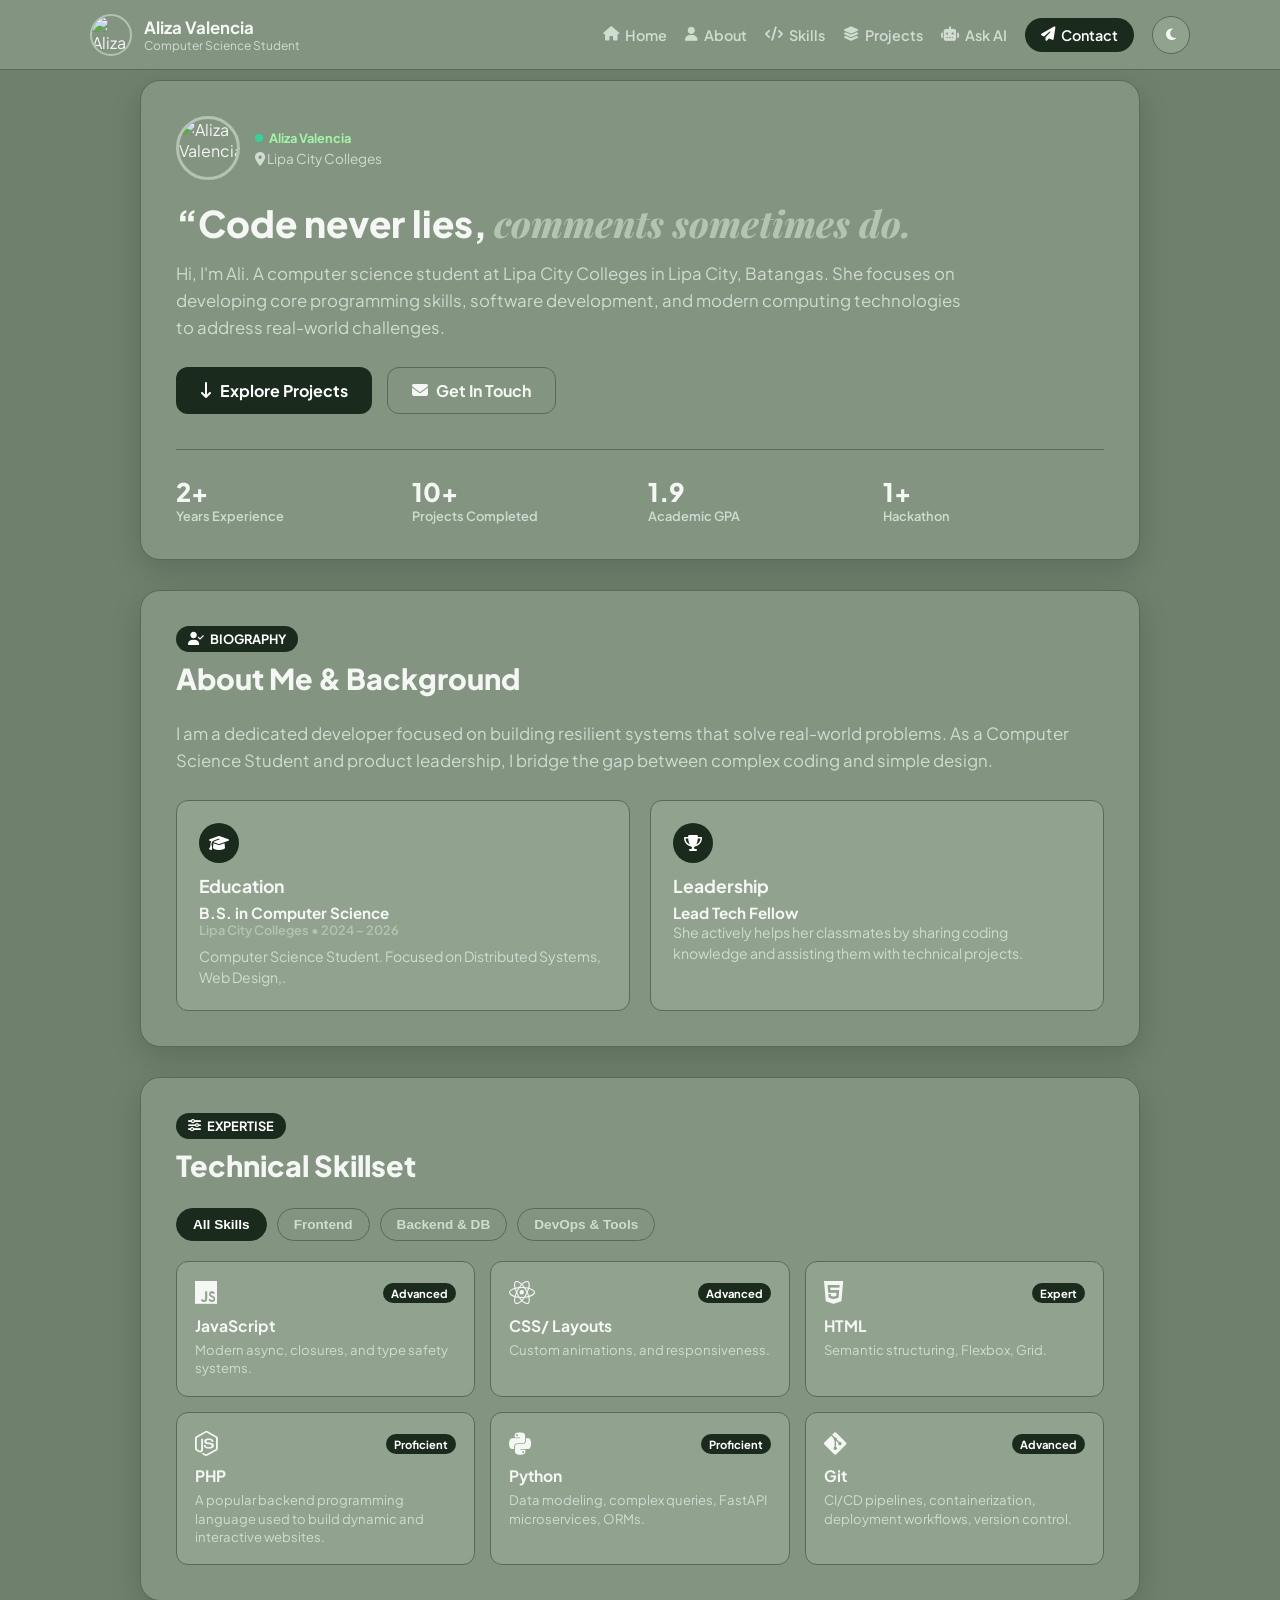
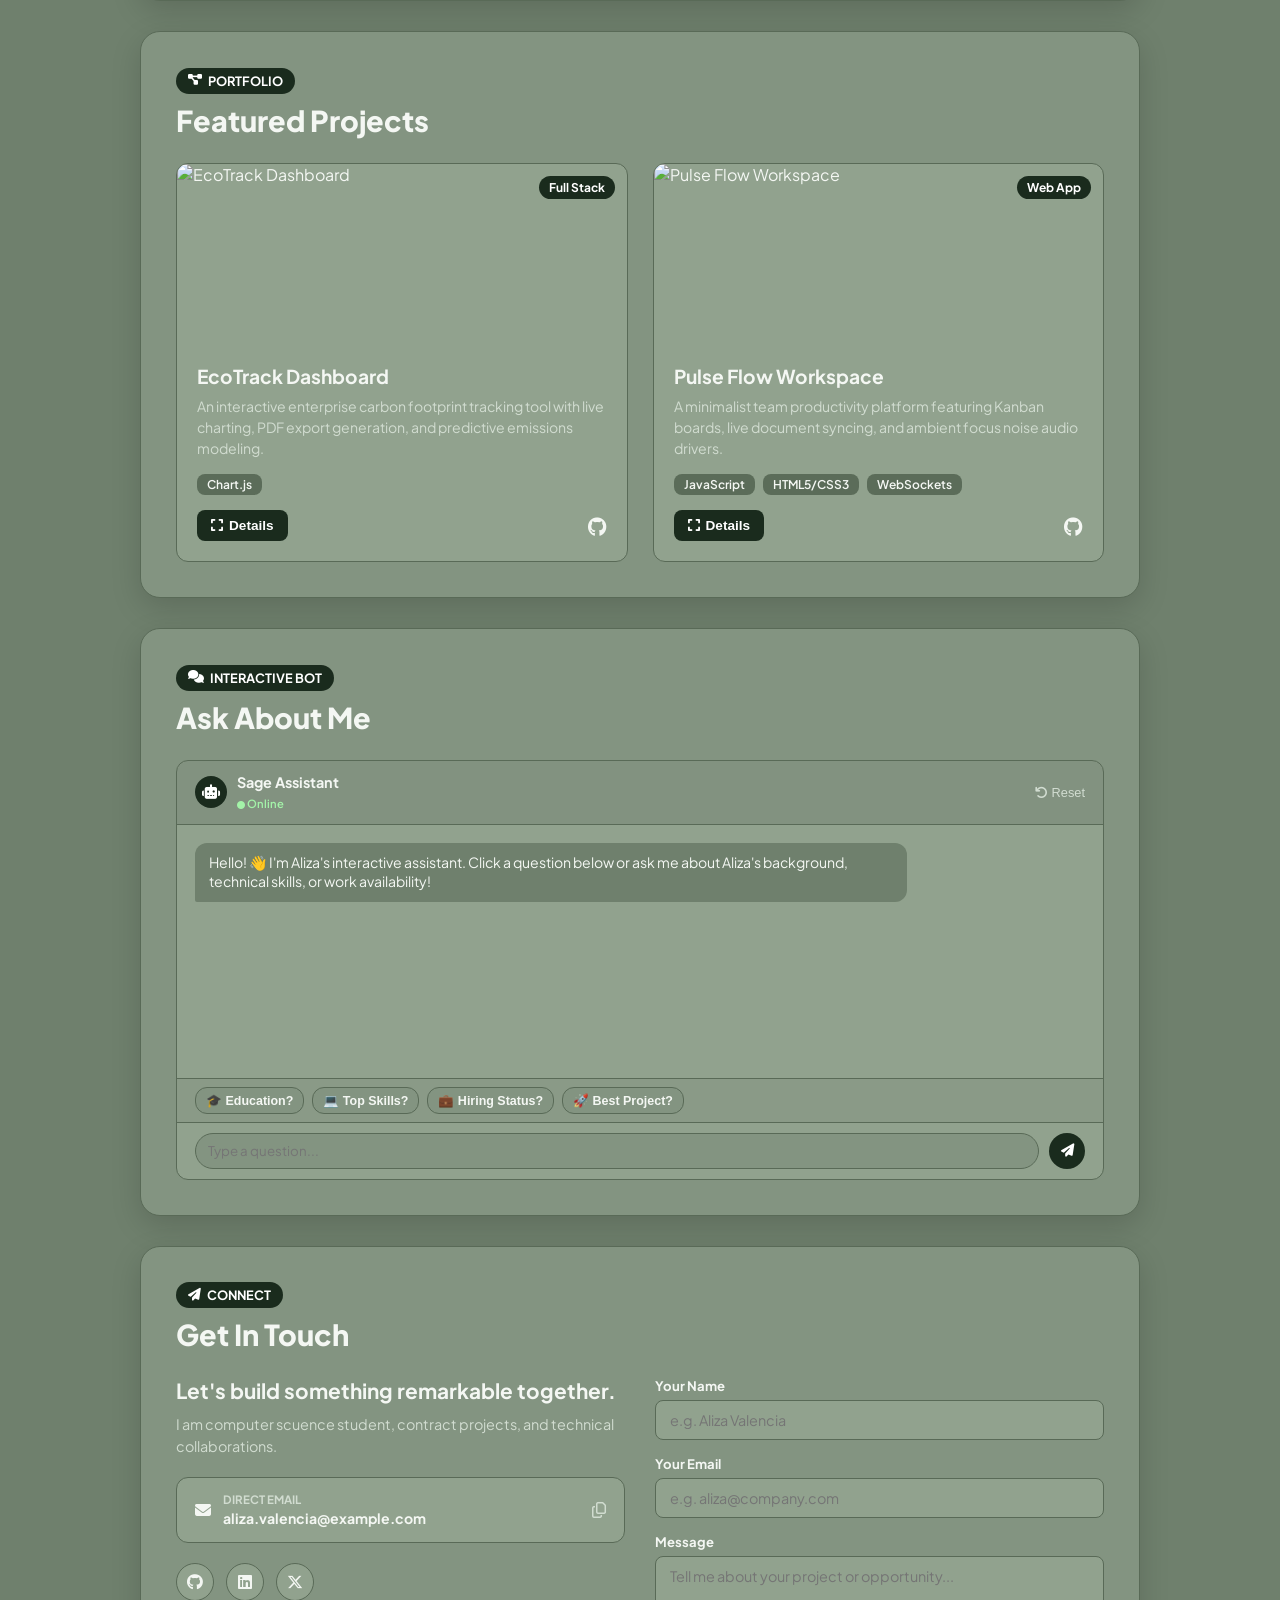
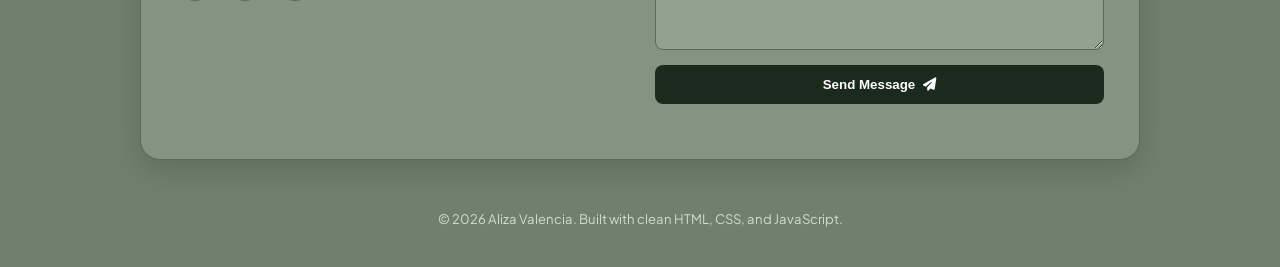
==== index.html @ 4df94a3a "Add files via upload" ====
<!DOCTYPE html>
<html lang="en">
<head>
  <meta charset="UTF-8">
  <meta name="viewport" content="width=device-width, initial-scale=1.0">
  <title>Aliza Valencia | Portfolio</title>
  <link rel="preconnect" href="https://fonts.googleapis.com">
  <link rel="preconnect" href="https://fonts.gstatic.com" crossorigin>
  <link href="https://fonts.googleapis.com/css2?family=Plus+Jakarta+Sans:wght@400;500;600;700;800&family=Playfair+Display:ital,wght@0,600;0,700;1,400&display=swap" rel="stylesheet">
  <link rel="stylesheet" href="https://cdnjs.cloudflare.com/ajax/libs/font-awesome/6.4.0/css/all.min.css">
  <link rel="stylesheet" href="design.css">
</head>
<body>

  <header class="top-nav">
    <div class="nav-container">
      <a href="#home" class="brand-link">
        <img src="c:\Users\Engr Adrian Valencia\OneDrive\Desktop\Chaychay\0868f8cb-6e73-4989-818c-28b09427a394.jpg" alt="Aliza Valencia" class="nav-avatar">
        <div class="brand-text">
          <span class="brand-name">Aliza Valencia</span>
          <span class="brand-title">Computer Science Student </span>
        </div>
      </a>
      
      <nav class="desktop-links">
        <a href="#home"><i class="fa-solid fa-house"></i> Home</a>
        <a href="#about"><i class="fa-solid fa-user"></i> About</a>
        <a href="#skills"><i class="fa-solid fa-code"></i> Skills</a>
        <a href="#projects"><i class="fa-solid fa-layer-group"></i> Projects</a>
        <a href="#chatbot"><i class="fa-solid fa-robot"></i> Ask AI</a>
        <a href="#contact" class="nav-btn"><i class="fa-solid fa-paper-plane"></i> Contact</a>
        <button class="theme-toggle-btn" id="themeToggleBtn" aria-label="Toggle theme">
          <i class="fa-solid fa-moon"></i>
        </button>
      </nav>

      <div class="nav-right-mobile">
        <button class="theme-toggle-btn" id="themeToggleBtnMobile" aria-label="Toggle theme">
          <i class="fa-solid fa-moon"></i>
        </button>
        <button class="mobile-menu-btn" id="menuToggleBtn" aria-label="Toggle menu">
          <i class="fa-solid fa-bars"></i>
        </button>
      </div>
    </div>

    <div class="mobile-drawer" id="mobileDrawer">
      <a href="#home" class="mobile-link"><i class="fa-solid fa-house"></i> Home</a>
      <a href="#about" class="mobile-link"><i class="fa-solid fa-user"></i> About</a>
      <a href="#skills" class="mobile-link"><i class="fa-solid fa-code"></i> Skills</a>
      <a href="#projects" class="mobile-link"><i class="fa-solid fa-layer-group"></i> Projects</a>
      <a href="#chatbot" class="mobile-link"><i class="fa-solid fa-robot"></i> Ask AI</a>
      <a href="#contact" class="mobile-link"><i class="fa-solid fa-paper-plane"></i> Contact</a>
    </div>
  </header>

  <main class="main-layout">

    <section id="home" class="content-card hero-card">
      <div class="hero-top-bar">
        <div class="hero-profile-inline">
          <img src="c:\Users\Engr Adrian Valencia\OneDrive\Desktop\Chaychay\0868f8cb-6e73-4989-818c-28b09427a394.jpg" alt="Aliza Valencia" class="hero-avatar-sm">
          <div class="hero-meta">
            <span class="status-pill"><span class="status-dot"></span> Aliza Valencia</span>
            <span class="location-pill"><i class="fa-solid fa-location-dot"></i> Lipa City Colleges</span>
          </div>
        </div>
      </div>

      <div class="hero-body">
        <h1 class="hero-title">“Code never lies, <span class="accent-text">comments sometimes do.</span></h1>
        <p class="hero-description">
          Hi, I'm Ali. A computer science student at Lipa City Colleges in Lipa City, Batangas. She focuses on developing core programming skills, software development, and modern computing technologies to address real-world challenges.
        </p>

        <div class="hero-actions">
          <a href="#projects" class="primary-btn"><i class="fa-solid fa-arrow-down-long"></i> Explore Projects</a>
          <a href="#contact" class="secondary-btn"><i class="fa-solid fa-envelope"></i> Get In Touch</a>
        </div>
      </div>

      <div class="hero-stats-grid">
        <div class="stat-item">
          <span class="stat-num">2+</span>
          <span class="stat-label">Years Experience</span>
        </div>
        <div class="stat-item">
          <span class="stat-num">10+</span>
          <span class="stat-label">Projects Completed</span>
        </div>
        <div class="stat-item">
          <span class="stat-num">1.9</span>
          <span class="stat-label">Academic GPA</span>
        </div>
        <div class="stat-item">
          <span class="stat-num">1+</span>
          <span class="stat-label">Hackathon</span>
        </div>
      </div>
    </section>

    <section id="about" class="content-card">
      <div class="section-header">
        <span class="section-badge"><i class="fa-solid fa-user-check"></i> Biography</span>
        <h2 class="section-title">About Me & Background</h2>
      </div>

      <p class="about-lead">
        I am a dedicated developer focused on building resilient systems that solve real-world problems. As a Computer Science Student and product leadership, I bridge the gap between complex coding and simple design.
      </p>

      <div class="about-grid">
        <div class="about-box">
          <div class="box-icon"><i class="fa-solid fa-graduation-cap"></i></div>
          <h3>Education</h3>
          <p class="box-title">B.S. in Computer Science</p>
          <p class="box-subtitle">Lipa City Colleges • 2024 – 2026</p>
          <p class="box-desc">Computer Science Student. Focused on Distributed Systems, Web Design,.</p>
        </div>

        <div class="about-box">
          <div class="box-icon"><i class="fa-solid fa-trophy"></i></div>
          <h3>Leadership</h3>
          <p class="box-title">Lead Tech Fellow</p>
          <p class="box-desc">She actively helps her classmates by sharing coding knowledge and assisting them with technical projects.</p>
        </div>
      </div>
    </section>

    <section id="skills" class="content-card">
      <div class="section-header">
        <span class="section-badge"><i class="fa-solid fa-sliders"></i> Expertise</span>
        <h2 class="section-title">Technical Skillset</h2>
      </div>

      <div class="skill-tabs">
        <button class="skill-tab active" data-filter="all">All Skills</button>
        <button class="skill-tab" data-filter="frontend">Frontend</button>
        <button class="skill-tab" data-filter="backend">Backend & DB</button>
        <button class="skill-tab" data-filter="tools">DevOps & Tools</button>
      </div>

      <div class="skills-grid" id="skillsContainer">
        <div class="skill-card" data-category="frontend">
          <div class="skill-icon-header">
            <i class="fa-brands fa-js"></i>
            <span class="skill-level">Advanced</span>
          </div>
          <h4>JavaScript</h4>
          <p>Modern async, closures, and type safety systems.</p>
        </div>

        <div class="skill-card" data-category="frontend">
          <div class="skill-icon-header">
            <i class="fa-brands fa-react"></i>
            <span class="skill-level">Advanced</span>
          </div>
          <h4>CSS/ Layouts</h4>
          <p>Custom animations, and responsiveness.</p>
        </div>

        <div class="skill-card" data-category="frontend">
          <div class="skill-icon-header">
            <i class="fa-brands fa-html5"></i>
            <span class="skill-level">Expert</span>
          </div>
          <h4>HTML</h4>
          <p>Semantic structuring, Flexbox, Grid.</p>
        </div>

        <div class="skill-card" data-category="backend">
          <div class="skill-icon-header">
            <i class="fa-brands fa-node-js"></i>
            <span class="skill-level">Proficient</span>
          </div>
          <h4>PHP</h4>
          <p>A popular backend programming language used to build dynamic and interactive websites.</p>
        </div>

        <div class="skill-card" data-category="backend">
          <div class="skill-icon-header">
            <i class="fa-brands fa-python"></i>
            <span class="skill-level">Proficient</span>
          </div>
          <h4>Python</h4>
          <p>Data modeling, complex queries, FastAPI microservices, ORMs.</p>
        </div>

        <div class="skill-card" data-category="tools">
          <div class="skill-icon-header">
            <i class="fa-brands fa-git-alt"></i>
            <span class="skill-level">Advanced</span>
          </div>
          <h4>Git</h4>
          <p>CI/CD pipelines, containerization, deployment workflows, version control.</p>
        </div>
      </div>
    </section>

    <section id="projects" class="content-card">
      <div class="section-header">
        <span class="section-badge"><i class="fa-solid fa-diagram-project"></i> Portfolio</span>
        <h2 class="section-title">Featured Projects</h2>
      </div>

      <div class="projects-grid">
        <div class="project-card">
          <div class="project-img-wrapper">
            <img src="https://images.unsplash.com/photo-1551288049-bebda4e38f71?auto=format&fit=crop&q=80&w=700" alt="EcoTrack Dashboard">
            <span class="project-tag">Full Stack</span>
          </div>
          <div class="project-content">
            <h3>EcoTrack Dashboard</h3>
            <p>An interactive enterprise carbon footprint tracking tool with live charting, PDF export generation, and predictive emissions modeling.</p>
            <div class="project-pills">
              <span>Chart.js</span>
            </div>
            <div class="project-links">
              <button class="project-btn modal-trigger" data-project="ecotrack"><i class="fa-solid fa-expand"></i> Details</button>
              <a href="https://github.com" target="_blank" rel="noopener" class="project-link-icon"><i class="fa-brands fa-github"></i></a>
            </div>
          </div>
        </div>

        <div class="project-card">
          <div class="project-img-wrapper">
            <img src="https://images.unsplash.com/photo-1507238691740-187a5b1d37b8?auto=format&fit=crop&q=80&w=700" alt="Pulse Flow Workspace">
            <span class="project-tag">Web App</span>
          </div>
          <div class="project-content">
            <h3>Pulse Flow Workspace</h3>
            <p>A minimalist team productivity platform featuring Kanban boards, live document syncing, and ambient focus noise audio drivers.</p>
            <div class="project-pills">
              <span>JavaScript</span>
              <span>HTML5/CSS3</span>
              <span>WebSockets</span>
            </div>
            <div class="project-links">
              <button class="project-btn modal-trigger" data-project="pulseflow"><i class="fa-solid fa-expand"></i> Details</button>
              <a href="https://github.com" target="_blank" rel="noopener" class="project-link-icon"><i class="fa-brands fa-github"></i></a>
            </div>
          </div>
        </div>
      </div>
    </section>

    <section id="chatbot" class="content-card">
      <div class="section-header">
        <span class="section-badge"><i class="fa-solid fa-comments"></i> Interactive Bot</span>
        <h2 class="section-title">Ask About Me</h2>
      </div>

      <div class="chat-container">
        <div class="chat-header">
          <div class="chat-bot-info">
            <div class="bot-avatar"><i class="fa-solid fa-robot"></i></div>
            <div>
              <span class="bot-name">Sage Assistant</span>
              <span class="bot-status"><i class="fa-solid fa-circle"></i> Online</span>
            </div>
          </div>
          <button class="reset-chat-btn" id="resetChatBtn"><i class="fa-solid fa-arrow-rotate-left"></i> Reset</button>
        </div>

        <div class="chat-body" id="chatBody">
          <div class="chat-msg bot">
            <div class="msg-content">
              Hello! 👋 I'm Aliza's interactive assistant. Click a question below or ask me about Aliza's background, technical skills, or work availability!
            </div>
          </div>
        </div>

        <div class="chat-chips">
          <button class="chip-btn" data-q="What is your educational background?">🎓 Education?</button>
          <button class="chip-btn" data-q="What are your top technical skills?">💻 Top Skills?</button>
          <button class="chip-btn" data-q="Are you available for hire?">💼 Hiring Status?</button>
          <button class="chip-btn" data-q="What is your favorite project?">🚀 Best Project?</button>
        </div>

        <form class="chat-input-row" id="chatForm">
          <input type="text" id="chatInput" placeholder="Type a question..." required autocomplete="off">
          <button type="submit" class="chat-send-btn"><i class="fa-solid fa-paper-plane"></i></button>
        </form>
      </div>
    </section>

    <section id="contact" class="content-card">
      <div class="section-header">
        <span class="section-badge"><i class="fa-solid fa-paper-plane"></i> Connect</span>
        <h2 class="section-title">Get In Touch</h2>
      </div>

      <div class="contact-grid">
        <div class="contact-info">
          <h3>Let's build something remarkable together.</h3>
          <p>I am computer scuence student, contract projects, and technical collaborations.</p>

          <div class="contact-detail-card" id="copyEmailCard">
            <i class="fa-solid fa-envelope"></i>
            <div>
              <span class="detail-label">Direct Email</span>
              <span class="detail-val">aliza.valencia@example.com</span>
            </div>
            <i class="fa-regular fa-copy copy-icon"></i>
          </div>

          <div class="social-links">
            <a href="https://github.com" target="_blank" rel="noopener" aria-label="GitHub"><i class="fa-brands fa-github"></i></a>
            <a href="https://linkedin.com" target="_blank" rel="noopener" aria-label="LinkedIn"><i class="fa-brands fa-linkedin"></i></a>
            <a href="https://twitter.com" target="_blank" rel="noopener" aria-label="Twitter"><i class="fa-brands fa-x-twitter"></i></a>
          </div>
        </div>

        <form class="contact-form" id="contactForm">
          <div class="form-group">
            <label for="userName">Your Name</label>
            <input type="text" id="userName" required placeholder="e.g. Aliza Valencia">
          </div>
          <div class="form-group">
            <label for="userEmail">Your Email</label>
            <input type="email" id="userEmail" required placeholder="e.g. aliza@company.com">
          </div>
          <div class="form-group">
            <label for="userMsg">Message</label>
            <textarea id="userMsg" rows="4" required placeholder="Tell me about your project or opportunity..."></textarea>
          </div>
          <button type="submit" class="submit-btn" id="submitBtn">
            <span>Send Message</span> <i class="fa-solid fa-paper-plane"></i>
          </button>
          <div class="form-feedback" id="formFeedback"></div>
        </form>
      </div>
    </section>

    <footer class="site-footer">
      <p>© 2026 Aliza Valencia. Built with clean HTML, CSS, and JavaScript.</p>
    </footer>

  </main>

  <div class="modal-backdrop" id="projectModal">
    <div class="modal-card">
      <button class="modal-close" id="modalCloseBtn"><i class="fa-solid fa-xmark"></i></button>
      <div id="modalContent"></div>
    </div>
  </div>

  <script src="pf.js"></script>
</body>
</html>
---- design.css ----
:root {
  --bg-main: #6F806D;
  --bg-card: #839481;
  --bg-card-hover: #91A28E;
  --text-main: #F4F7F3;
  --text-muted: #D1DCD0;
  --accent-sage: #B4C4B2;
  --accent-deep: #1A2B1D;
  --border-color: #596A57;
  --chip-bg: #5B6C59;
  --radius-lg: 20px;
  --radius-md: 12px;
  --radius-sm: 8px;
  --shadow-soft: 0 10px 30px rgba(0, 0, 0, 0.15);
  --transition: all 0.25s ease;
}

[data-theme="dark"] {
  --bg-main: #141E15;
  --bg-card: #1D2A1F;
  --bg-card-hover: #263829;
  --text-main: #E2EAE1;
  --text-muted: #99AB97;
  --accent-sage: #537557;
  --accent-deep: #34D399;
  --border-color: #2D3F30;
  --chip-bg: #273929;
  --shadow-soft: 0 10px 30px rgba(0, 0, 0, 0.4);
}

* {
  box-sizing: border-box;
  margin: 0;
  padding: 0;
}

html {
  scroll-behavior: smooth;
  font-family: 'Plus Jakarta Sans', sans-serif;
  background-color: var(--bg-main);
  color: var(--text-main);
}

body {
  min-height: 100vh;
  padding-top: 80px;
  padding-bottom: 40px;
  transition: background-color 0.3s ease, color 0.3s ease;
}

.top-nav {
  position: fixed;
  top: 0;
  left: 0;
  width: 100%;
  height: 70px;
  background: var(--bg-card);
  backdrop-filter: blur(12px);
  border-bottom: 1px solid var(--border-color);
  z-index: 1000;
  display: flex;
  align-items: center;
}

.nav-container {
  width: 90%;
  max-width: 1100px;
  margin: 0 auto;
  display: flex;
  justify-content: space-between;
  align-items: center;
}

.brand-link {
  display: flex;
  align-items: center;
  gap: 12px;
  text-decoration: none;
  color: var(--text-main);
}

.nav-avatar {
  width: 42px;
  height: 42px;
  border-radius: 50%;
  object-fit: cover;
  border: 2px solid var(--accent-sage);
}

.brand-text {
  display: flex;
  flex-direction: column;
}

.brand-name {
  font-weight: 700;
  font-size: 1.05rem;
}

.brand-title {
  font-size: 0.75rem;
  color: var(--text-muted);
}

.desktop-links {
  display: flex;
  gap: 18px;
  align-items: center;
}

.desktop-links a {
  text-decoration: none;
  color: var(--text-muted);
  font-size: 0.9rem;
  font-weight: 600;
  transition: var(--transition);
  display: flex;
  align-items: center;
  gap: 6px;
}

.desktop-links a:hover {
  color: var(--text-main);
}

.desktop-links .nav-btn {
  background: var(--accent-deep);
  color: #fff;
  padding: 8px 16px;
  border-radius: 20px;
}

[data-theme="dark"] .desktop-links .nav-btn {
  color: #141E15;
}

.theme-toggle-btn {
  background: var(--bg-card-hover);
  border: 1px solid var(--border-color);
  color: var(--text-main);
  width: 38px;
  height: 38px;
  border-radius: 50%;
  display: flex;
  align-items: center;
  justify-content: center;
  cursor: pointer;
  transition: var(--transition);
}

.nav-right-mobile {
  display: none;
  align-items: center;
  gap: 10px;
}

.mobile-menu-btn {
  background: none;
  border: none;
  font-size: 1.4rem;
  color: var(--text-main);
  cursor: pointer;
}

.mobile-drawer {
  display: none;
  position: absolute;
  top: 70px;
  left: 0;
  width: 100%;
  background: var(--bg-card);
  border-bottom: 1px solid var(--border-color);
  padding: 20px;
  flex-direction: column;
  gap: 15px;
}

.mobile-drawer.open {
  display: flex;
}

.mobile-link {
  text-decoration: none;
  color: var(--text-main);
  font-weight: 600;
  display: flex;
  align-items: center;
  gap: 10px;
}

.main-layout {
  width: 90%;
  max-width: 1000px;
  margin: 0 auto;
  display: flex;
  flex-direction: column;
  gap: 30px;
}

.content-card {
  background: var(--bg-card);
  border: 1px solid var(--border-color);
  border-radius: var(--radius-lg);
  padding: 35px;
  box-shadow: var(--shadow-soft);
  transition: var(--transition);
}

.section-header {
  margin-bottom: 25px;
}

.section-badge {
  display: inline-flex;
  align-items: center;
  gap: 6px;
  background: var(--accent-deep);
  color: #fff;
  font-size: 0.8rem;
  font-weight: 700;
  padding: 5px 12px;
  border-radius: 20px;
  margin-bottom: 8px;
  text-transform: uppercase;
}

[data-theme="dark"] .section-badge {
  color: #141E15;
}

.section-title {
  font-size: 1.8rem;
  font-weight: 800;
  color: var(--text-main);
}

.hero-top-bar {
  margin-bottom: 20px;
}

.hero-profile-inline {
  display: flex;
  align-items: center;
  gap: 15px;
}

.hero-avatar-sm {
  width: 64px;
  height: 64px;
  border-radius: 50%;
  object-fit: cover;
  border: 3px solid var(--accent-sage);
}

.hero-meta {
  display: flex;
  flex-direction: column;
  gap: 4px;
}

.status-pill {
  display: inline-flex;
  align-items: center;
  gap: 6px;
  font-size: 0.8rem;
  font-weight: 700;
  color: #A3F3A8;
}

.status-dot {
  width: 8px;
  height: 8px;
  background-color: #34D399;
  border-radius: 50%;
}

.location-pill {
  font-size: 0.85rem;
  color: var(--text-muted);
}

.hero-title {
  font-size: 2.3rem;
  font-weight: 800;
  line-height: 1.25;
  margin-bottom: 15px;
}

.hero-title .accent-text {
  color: var(--accent-sage);
  font-family: 'Playfair Display', serif;
  font-style: italic;
}

.hero-description {
  font-size: 1.05rem;
  color: var(--text-muted);
  line-height: 1.6;
  margin-bottom: 25px;
  max-width: 800px;
}

.hero-actions {
  display: flex;
  gap: 15px;
  flex-wrap: wrap;
  margin-bottom: 35px;
}

.primary-btn, .secondary-btn {
  display: inline-flex;
  align-items: center;
  gap: 8px;
  padding: 12px 24px;
  border-radius: var(--radius-md);
  font-weight: 700;
  text-decoration: none;
  transition: var(--transition);
}

.primary-btn {
  background: var(--accent-deep);
  color: #fff;
}

[data-theme="dark"] .primary-btn {
  color: #141E15;
}

.secondary-btn {
  background: transparent;
  color: var(--text-main);
  border: 1px solid var(--border-color);
}

.secondary-btn:hover {
  background: var(--bg-card-hover);
}

.hero-stats-grid {
  display: grid;
  grid-template-columns: repeat(auto-fit, minmax(130px, 1fr));
  gap: 15px;
  padding-top: 25px;
  border-top: 1px solid var(--border-color);
}

.stat-item {
  display: flex;
  flex-direction: column;
}

.stat-num {
  font-size: 1.6rem;
  font-weight: 800;
  color: var(--text-main);
}

.stat-label {
  font-size: 0.8rem;
  color: var(--text-muted);
  font-weight: 600;
}

.about-lead {
  font-size: 1.05rem;
  line-height: 1.6;
  color: var(--text-muted);
  margin-bottom: 25px;
}

.about-grid {
  display: grid;
  grid-template-columns: repeat(auto-fit, minmax(280px, 1fr));
  gap: 20px;
}

.about-box {
  background: var(--bg-card-hover);
  border: 1px solid var(--border-color);
  padding: 22px;
  border-radius: var(--radius-md);
}

.box-icon {
  width: 40px;
  height: 40px;
  border-radius: 50%;
  background: var(--accent-deep);
  color: #fff;
  display: flex;
  align-items: center;
  justify-content: center;
  margin-bottom: 12px;
}

[data-theme="dark"] .box-icon {
  color: #141E15;
}

.about-box h3 {
  font-size: 1.1rem;
  margin-bottom: 6px;
}

.box-title {
  font-weight: 700;
  font-size: 0.95rem;
}

.box-subtitle {
  font-size: 0.8rem;
  color: var(--accent-sage);
  font-weight: 600;
  margin-bottom: 8px;
}

.box-desc {
  font-size: 0.88rem;
  color: var(--text-muted);
  line-height: 1.5;
}

.skill-tabs {
  display: flex;
  gap: 10px;
  margin-bottom: 20px;
  flex-wrap: wrap;
}

.skill-tab {
  background: transparent;
  border: 1px solid var(--border-color);
  padding: 8px 16px;
  border-radius: 20px;
  font-weight: 600;
  font-size: 0.85rem;
  cursor: pointer;
  color: var(--text-muted);
  transition: var(--transition);
}

.skill-tab.active, .skill-tab:hover {
  background: var(--accent-deep);
  color: #fff;
  border-color: var(--accent-deep);
}

[data-theme="dark"] .skill-tab.active {
  color: #141E15;
}

.skills-grid {
  display: grid;
  grid-template-columns: repeat(auto-fit, minmax(240px, 1fr));
  gap: 15px;
}

.skill-card {
  background: var(--bg-card-hover);
  border: 1px solid var(--border-color);
  padding: 18px;
  border-radius: var(--radius-md);
  transition: var(--transition);
}

.skill-card:hover {
  transform: translateY(-3px);
  border-color: var(--accent-sage);
}

.skill-icon-header {
  display: flex;
  justify-content: space-between;
  align-items: center;
  margin-bottom: 10px;
}

.skill-icon-header i {
  font-size: 1.6rem;
  color: var(--text-main);
}

.skill-level {
  font-size: 0.7rem;
  font-weight: 700;
  background: var(--accent-deep);
  color: #fff;
  padding: 3px 8px;
  border-radius: 10px;
}

[data-theme="dark"] .skill-level {
  color: #141E15;
}

.skill-card h4 {
  font-size: 0.98rem;
  margin-bottom: 6px;
}

.skill-card p {
  font-size: 0.82rem;
  color: var(--text-muted);
  line-height: 1.4;
}

.projects-grid {
  display: grid;
  grid-template-columns: repeat(auto-fit, minmax(300px, 1fr));
  gap: 25px;
}

.project-card {
  background: var(--bg-card-hover);
  border: 1px solid var(--border-color);
  border-radius: var(--radius-md);
  overflow: hidden;
  display: flex;
  flex-direction: column;
}

.project-img-wrapper {
  position: relative;
  height: 180px;
}

.project-img-wrapper img {
  width: 100%;
  height: 100%;
  object-fit: cover;
}

.project-tag {
  position: absolute;
  top: 12px;
  right: 12px;
  background: var(--accent-deep);
  color: #fff;
  font-size: 0.75rem;
  font-weight: 700;
  padding: 4px 10px;
  border-radius: 12px;
}

[data-theme="dark"] .project-tag {
  color: #141E15;
}

.project-content {
  padding: 20px;
  display: flex;
  flex-direction: column;
  flex-grow: 1;
}

.project-content h3 {
  font-size: 1.2rem;
  margin-bottom: 8px;
}

.project-content p {
  font-size: 0.88rem;
  color: var(--text-muted);
  line-height: 1.5;
  margin-bottom: 15px;
  flex-grow: 1;
}

.project-pills {
  display: flex;
  gap: 8px;
  margin-bottom: 15px;
  flex-wrap: wrap;
}

.project-pills span {
  font-size: 0.75rem;
  background: var(--chip-bg);
  padding: 3px 10px;
  border-radius: 8px;
  font-weight: 600;
}

.project-links {
  display: flex;
  justify-content: space-between;
  align-items: center;
}

.project-btn {
  background: var(--accent-deep);
  color: #fff;
  border: none;
  padding: 8px 14px;
  border-radius: var(--radius-sm);
  font-size: 0.85rem;
  font-weight: 600;
  cursor: pointer;
  display: flex;
  align-items: center;
  gap: 6px;
}

[data-theme="dark"] .project-btn {
  color: #141E15;
}

.project-link-icon {
  color: var(--text-main);
  font-size: 1.2rem;
}

.chat-container {
  background: var(--bg-card-hover);
  border: 1px solid var(--border-color);
  border-radius: var(--radius-md);
  overflow: hidden;
  display: flex;
  flex-direction: column;
  height: 420px;
}

.chat-header {
  background: rgba(0, 0, 0, 0.1);
  padding: 12px 18px;
  border-bottom: 1px solid var(--border-color);
  display: flex;
  justify-content: space-between;
  align-items: center;
}

.chat-bot-info {
  display: flex;
  align-items: center;
  gap: 10px;
}

.bot-avatar {
  width: 32px;
  height: 32px;
  background: var(--accent-deep);
  color: #fff;
  border-radius: 50%;
  display: flex;
  align-items: center;
  justify-content: center;
  font-size: 0.9rem;
}

[data-theme="dark"] .bot-avatar {
  color: #141E15;
}

.bot-name {
  font-weight: 700;
  font-size: 0.9rem;
  display: block;
}

.bot-status {
  font-size: 0.7rem;
  color: #A3F3A8;
  font-weight: 600;
}

.bot-status i {
  font-size: 0.5rem;
}

.reset-chat-btn {
  background: none;
  border: none;
  font-size: 0.8rem;
  color: var(--text-muted);
  cursor: pointer;
}

.chat-body {
  padding: 18px;
  flex-grow: 1;
  overflow-y: auto;
  display: flex;
  flex-direction: column;
  gap: 12px;
}

.chat-msg {
  display: flex;
  max-width: 80%;
}

.chat-msg.bot {
  align-self: flex-start;
}

.chat-msg.user {
  align-self: flex-end;
}

.msg-content {
  padding: 10px 14px;
  border-radius: 12px;
  font-size: 0.88rem;
  line-height: 1.4;
}

.chat-msg.bot .msg-content {
  background: var(--bg-main);
  border-bottom-left-radius: 2px;
}

.chat-msg.user .msg-content {
  background: var(--accent-deep);
  color: #fff;
  border-bottom-right-radius: 2px;
}

[data-theme="dark"] .chat-msg.user .msg-content {
  color: #141E15;
}

.chat-chips {
  padding: 8px 18px;
  display: flex;
  gap: 8px;
  overflow-x: auto;
  border-top: 1px solid var(--border-color);
  background: rgba(0, 0, 0, 0.05);
}

.chip-btn {
  white-space: nowrap;
  background: var(--bg-card);
  border: 1px solid var(--border-color);
  padding: 5px 10px;
  border-radius: 12px;
  font-size: 0.78rem;
  font-weight: 600;
  cursor: pointer;
  color: var(--text-main);
}

.chat-input-row {
  display: flex;
  padding: 10px 18px;
  border-top: 1px solid var(--border-color);
  gap: 10px;
}

.chat-input-row input {
  flex-grow: 1;
  background: var(--bg-card);
  border: 1px solid var(--border-color);
  padding: 8px 12px;
  border-radius: 20px;
  outline: none;
  font-family: inherit;
  color: var(--text-main);
}

.chat-send-btn {
  background: var(--accent-deep);
  color: #fff;
  border: none;
  width: 36px;
  height: 36px;
  border-radius: 50%;
  cursor: pointer;
}

[data-theme="dark"] .chat-send-btn {
  color: #141E15;
}

.contact-grid {
  display: grid;
  grid-template-columns: repeat(auto-fit, minmax(280px, 1fr));
  gap: 30px;
}

.contact-info h3 {
  font-size: 1.3rem;
  margin-bottom: 10px;
}

.contact-info p {
  color: var(--text-muted);
  font-size: 0.9rem;
  line-height: 1.5;
  margin-bottom: 20px;
}

.contact-detail-card {
  background: var(--bg-card-hover);
  border: 1px solid var(--border-color);
  padding: 14px 18px;
  border-radius: var(--radius-md);
  display: flex;
  align-items: center;
  gap: 12px;
  cursor: pointer;
  margin-bottom: 20px;
}

.detail-label {
  display: block;
  font-size: 0.72rem;
  color: var(--text-muted);
  font-weight: 700;
  text-transform: uppercase;
}

.detail-val {
  font-size: 0.88rem;
  font-weight: 700;
}

.copy-icon {
  margin-left: auto;
  color: var(--text-muted);
}

.social-links {
  display: flex;
  gap: 12px;
}

.social-links a {
  width: 38px;
  height: 38px;
  border-radius: 50%;
  background: var(--bg-card-hover);
  border: 1px solid var(--border-color);
  color: var(--text-main);
  display: flex;
  align-items: center;
  justify-content: center;
  text-decoration: none;
  transition: var(--transition);
}

.social-links a:hover {
  background: var(--accent-deep);
  color: #fff;
}

.contact-form {
  display: flex;
  flex-direction: column;
  gap: 15px;
}

.form-group {
  display: flex;
  flex-direction: column;
  gap: 6px;
}

.form-group label {
  font-size: 0.82rem;
  font-weight: 700;
}

.form-group input, .form-group textarea {
  background: var(--bg-card-hover);
  border: 1px solid var(--border-color);
  padding: 10px 14px;
  border-radius: var(--radius-sm);
  font-family: inherit;
  font-size: 0.9rem;
  outline: none;
  color: var(--text-main);
}

.submit-btn {
  background: var(--accent-deep);
  color: #fff;
  border: none;
  padding: 12px;
  border-radius: var(--radius-sm);
  font-weight: 700;
  cursor: pointer;
  display: flex;
  align-items: center;
  justify-content: center;
  gap: 8px;
}

[data-theme="dark"] .submit-btn {
  color: #141E15;
}

.form-feedback {
  font-size: 0.85rem;
  font-weight: 600;
  color: #A3F3A8;
  margin-top: 5px;
}

.modal-backdrop {
  position: fixed;
  top: 0;
  left: 0;
  width: 100%;
  height: 100%;
  background: rgba(0,0,0,0.6);
  backdrop-filter: blur(4px);
  display: flex;
  align-items: center;
  justify-content: center;
  z-index: 2000;
  opacity: 0;
  pointer-events: none;
  transition: opacity 0.25s ease;
}

.modal-backdrop.open {
  opacity: 1;
  pointer-events: auto;
}

.modal-card {
  background: var(--bg-card);
  border: 1px solid var(--border-color);
  width: 90%;
  max-width: 550px;
  border-radius: var(--radius-lg);
  padding: 25px;
  position: relative;
}

.modal-close {
  position: absolute;
  top: 15px;
  right: 15px;
  background: none;
  border: none;
  font-size: 1.2rem;
  cursor: pointer;
  color: var(--text-muted);
}

.site-footer {
  text-align: center;
  padding-top: 20px;
  font-size: 0.82rem;
  color: var(--text-muted);
}

@media (max-width: 768px) {
  .desktop-links {
    display: none;
  }
  .nav-right-mobile {
    display: flex;
  }
  .hero-title {
    font-size: 1.8rem;
  }
}
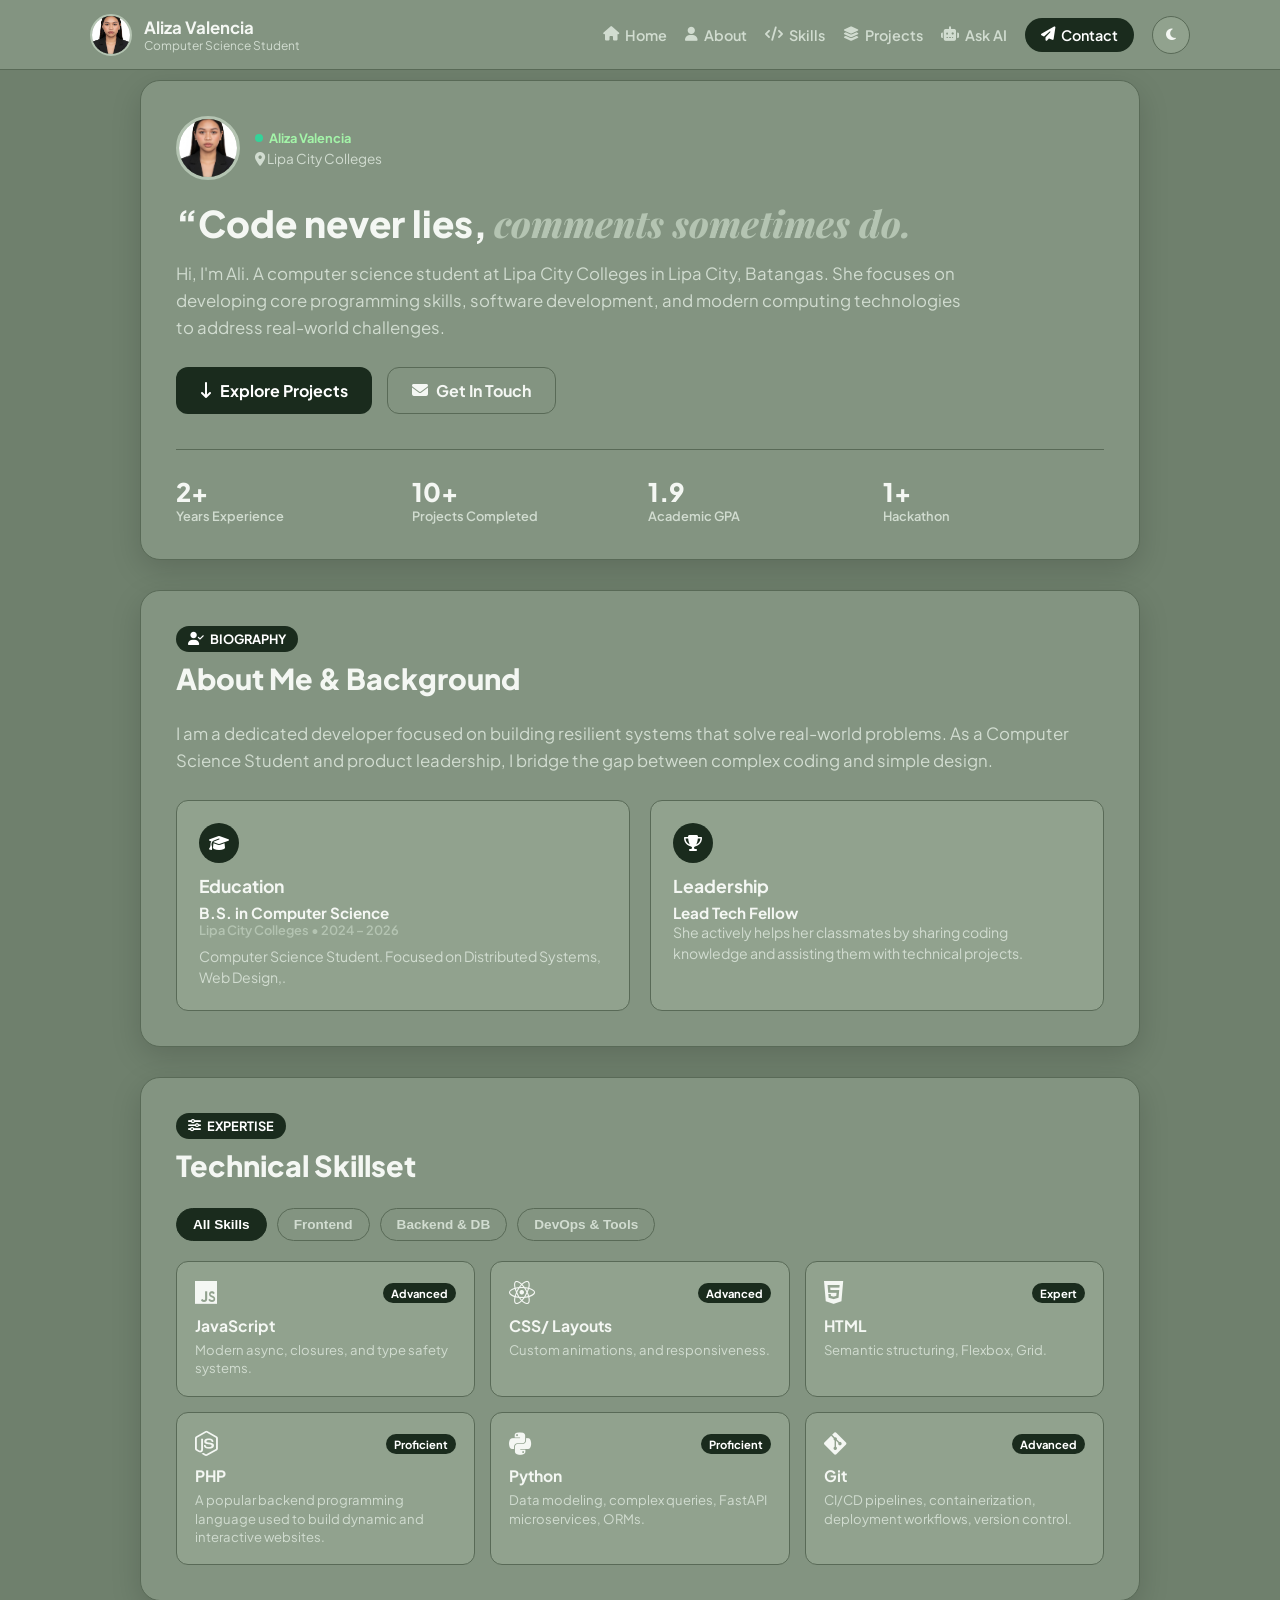
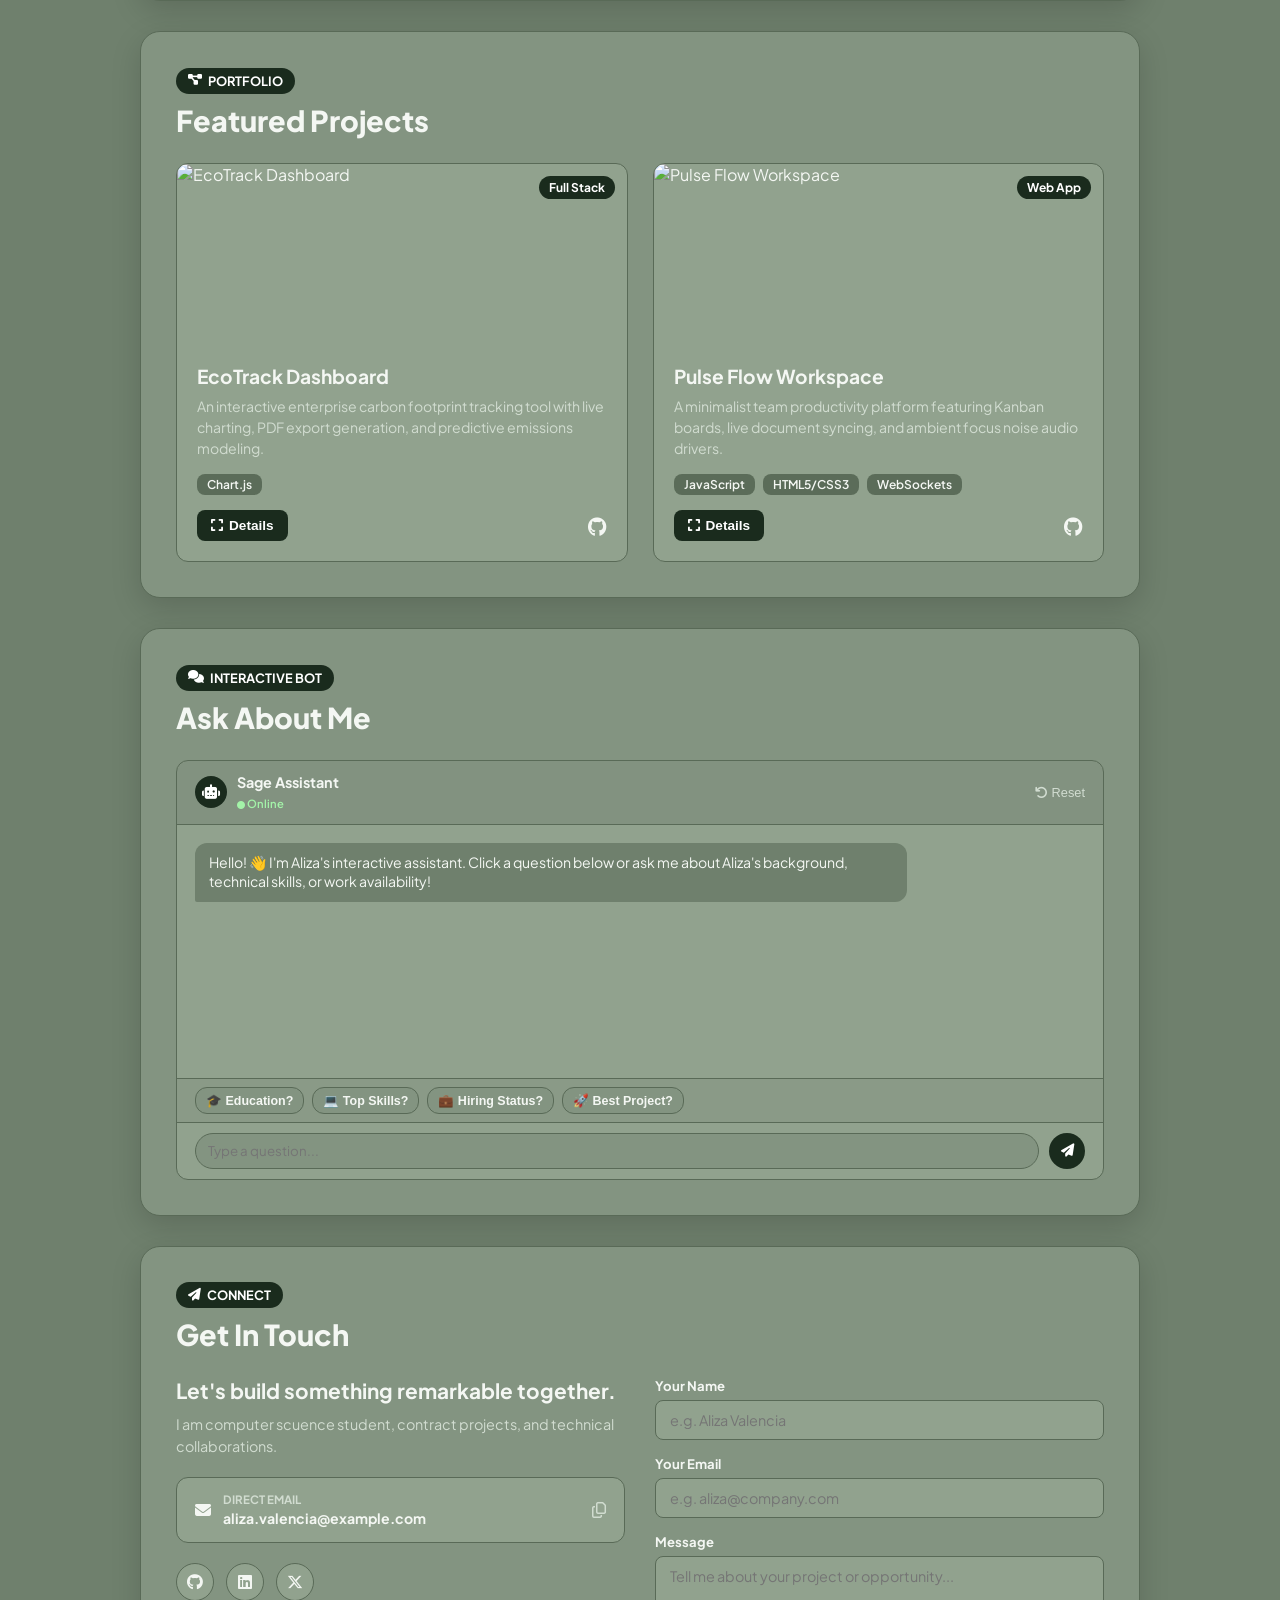
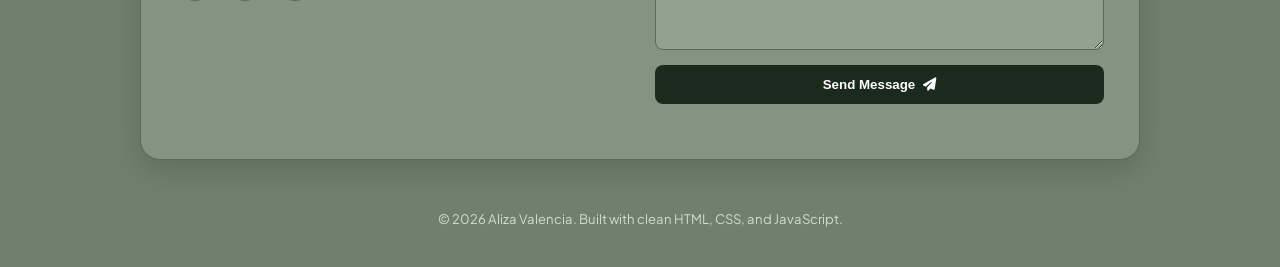
==== commit 627ac0f6: "Update index.html" ====
--- a/index.html
+++ b/index.html
@@ -8,14 +8,14 @@
   <link rel="preconnect" href="https://fonts.gstatic.com" crossorigin>
   <link href="https://fonts.googleapis.com/css2?family=Plus+Jakarta+Sans:wght@400;500;600;700;800&family=Playfair+Display:ital,wght@0,600;0,700;1,400&display=swap" rel="stylesheet">
   <link rel="stylesheet" href="https://cdnjs.cloudflare.com/ajax/libs/font-awesome/6.4.0/css/all.min.css">
-  <link rel="stylesheet" href="design.css">
+  <link rel="stylesheet" href="style.css">
 </head>
 <body>
 
   <header class="top-nav">
     <div class="nav-container">
       <a href="#home" class="brand-link">
-        <img src="c:\Users\Engr Adrian Valencia\OneDrive\Desktop\Chaychay\0868f8cb-6e73-4989-818c-28b09427a394.jpg" alt="Aliza Valencia" class="nav-avatar">
+        <img src="0868f8cb-6e73-4989-818c-28b09427a394.jpg" alt="Aliza Valencia" class="nav-avatar">
         <div class="brand-text">
           <span class="brand-name">Aliza Valencia</span>
           <span class="brand-title">Computer Science Student </span>
@@ -59,7 +59,7 @@
     <section id="home" class="content-card hero-card">
       <div class="hero-top-bar">
         <div class="hero-profile-inline">
-          <img src="c:\Users\Engr Adrian Valencia\OneDrive\Desktop\Chaychay\0868f8cb-6e73-4989-818c-28b09427a394.jpg" alt="Aliza Valencia" class="hero-avatar-sm">
+          <img src="0868f8cb-6e73-4989-818c-28b09427a394.jpg" alt="Aliza Valencia" class="hero-avatar-sm">
           <div class="hero-meta">
             <span class="status-pill"><span class="status-dot"></span> Aliza Valencia</span>
             <span class="location-pill"><i class="fa-solid fa-location-dot"></i> Lipa City Colleges</span>
@@ -347,4 +347,4 @@
 
   <script src="pf.js"></script>
 </body>
-</html>+</html>
--- a/style.css
+++ b/style.css
@@ -0,0 +1,961 @@
+:root {
+  --bg-main: #6F806D;
+  --bg-card: #839481;
+  --bg-card-hover: #91A28E;
+  --text-main: #F4F7F3;
+  --text-muted: #D1DCD0;
+  --accent-sage: #B4C4B2;
+  --accent-deep: #1A2B1D;
+  --border-color: #596A57;
+  --chip-bg: #5B6C59;
+  --radius-lg: 20px;
+  --radius-md: 12px;
+  --radius-sm: 8px;
+  --shadow-soft: 0 10px 30px rgba(0, 0, 0, 0.15);
+  --transition: all 0.25s ease;
+}
+
+[data-theme="dark"] {
+  --bg-main: #141E15;
+  --bg-card: #1D2A1F;
+  --bg-card-hover: #263829;
+  --text-main: #E2EAE1;
+  --text-muted: #99AB97;
+  --accent-sage: #537557;
+  --accent-deep: #34D399;
+  --border-color: #2D3F30;
+  --chip-bg: #273929;
+  --shadow-soft: 0 10px 30px rgba(0, 0, 0, 0.4);
+}
+
+* {
+  box-sizing: border-box;
+  margin: 0;
+  padding: 0;
+}
+
+html {
+  scroll-behavior: smooth;
+  font-family: 'Plus Jakarta Sans', sans-serif;
+  background-color: var(--bg-main);
+  color: var(--text-main);
+}
+
+body {
+  min-height: 100vh;
+  padding-top: 80px;
+  padding-bottom: 40px;
+  transition: background-color 0.3s ease, color 0.3s ease;
+}
+
+.top-nav {
+  position: fixed;
+  top: 0;
+  left: 0;
+  width: 100%;
+  height: 70px;
+  background: var(--bg-card);
+  backdrop-filter: blur(12px);
+  border-bottom: 1px solid var(--border-color);
+  z-index: 1000;
+  display: flex;
+  align-items: center;
+}
+
+.nav-container {
+  width: 90%;
+  max-width: 1100px;
+  margin: 0 auto;
+  display: flex;
+  justify-content: space-between;
+  align-items: center;
+}
+
+.brand-link {
+  display: flex;
+  align-items: center;
+  gap: 12px;
+  text-decoration: none;
+  color: var(--text-main);
+}
+
+.nav-avatar {
+  width: 42px;
+  height: 42px;
+  border-radius: 50%;
+  object-fit: cover;
+  border: 2px solid var(--accent-sage);
+}
+
+.brand-text {
+  display: flex;
+  flex-direction: column;
+}
+
+.brand-name {
+  font-weight: 700;
+  font-size: 1.05rem;
+}
+
+.brand-title {
+  font-size: 0.75rem;
+  color: var(--text-muted);
+}
+
+.desktop-links {
+  display: flex;
+  gap: 18px;
+  align-items: center;
+}
+
+.desktop-links a {
+  text-decoration: none;
+  color: var(--text-muted);
+  font-size: 0.9rem;
+  font-weight: 600;
+  transition: var(--transition);
+  display: flex;
+  align-items: center;
+  gap: 6px;
+}
+
+.desktop-links a:hover {
+  color: var(--text-main);
+}
+
+.desktop-links .nav-btn {
+  background: var(--accent-deep);
+  color: #fff;
+  padding: 8px 16px;
+  border-radius: 20px;
+}
+
+[data-theme="dark"] .desktop-links .nav-btn {
+  color: #141E15;
+}
+
+.theme-toggle-btn {
+  background: var(--bg-card-hover);
+  border: 1px solid var(--border-color);
+  color: var(--text-main);
+  width: 38px;
+  height: 38px;
+  border-radius: 50%;
+  display: flex;
+  align-items: center;
+  justify-content: center;
+  cursor: pointer;
+  transition: var(--transition);
+}
+
+.nav-right-mobile {
+  display: none;
+  align-items: center;
+  gap: 10px;
+}
+
+.mobile-menu-btn {
+  background: none;
+  border: none;
+  font-size: 1.4rem;
+  color: var(--text-main);
+  cursor: pointer;
+}
+
+.mobile-drawer {
+  display: none;
+  position: absolute;
+  top: 70px;
+  left: 0;
+  width: 100%;
+  background: var(--bg-card);
+  border-bottom: 1px solid var(--border-color);
+  padding: 20px;
+  flex-direction: column;
+  gap: 15px;
+}
+
+.mobile-drawer.open {
+  display: flex;
+}
+
+.mobile-link {
+  text-decoration: none;
+  color: var(--text-main);
+  font-weight: 600;
+  display: flex;
+  align-items: center;
+  gap: 10px;
+}
+
+.main-layout {
+  width: 90%;
+  max-width: 1000px;
+  margin: 0 auto;
+  display: flex;
+  flex-direction: column;
+  gap: 30px;
+}
+
+.content-card {
+  background: var(--bg-card);
+  border: 1px solid var(--border-color);
+  border-radius: var(--radius-lg);
+  padding: 35px;
+  box-shadow: var(--shadow-soft);
+  transition: var(--transition);
+}
+
+.section-header {
+  margin-bottom: 25px;
+}
+
+.section-badge {
+  display: inline-flex;
+  align-items: center;
+  gap: 6px;
+  background: var(--accent-deep);
+  color: #fff;
+  font-size: 0.8rem;
+  font-weight: 700;
+  padding: 5px 12px;
+  border-radius: 20px;
+  margin-bottom: 8px;
+  text-transform: uppercase;
+}
+
+[data-theme="dark"] .section-badge {
+  color: #141E15;
+}
+
+.section-title {
+  font-size: 1.8rem;
+  font-weight: 800;
+  color: var(--text-main);
+}
+
+.hero-top-bar {
+  margin-bottom: 20px;
+}
+
+.hero-profile-inline {
+  display: flex;
+  align-items: center;
+  gap: 15px;
+}
+
+.hero-avatar-sm {
+  width: 64px;
+  height: 64px;
+  border-radius: 50%;
+  object-fit: cover;
+  border: 3px solid var(--accent-sage);
+}
+
+.hero-meta {
+  display: flex;
+  flex-direction: column;
+  gap: 4px;
+}
+
+.status-pill {
+  display: inline-flex;
+  align-items: center;
+  gap: 6px;
+  font-size: 0.8rem;
+  font-weight: 700;
+  color: #A3F3A8;
+}
+
+.status-dot {
+  width: 8px;
+  height: 8px;
+  background-color: #34D399;
+  border-radius: 50%;
+}
+
+.location-pill {
+  font-size: 0.85rem;
+  color: var(--text-muted);
+}
+
+.hero-title {
+  font-size: 2.3rem;
+  font-weight: 800;
+  line-height: 1.25;
+  margin-bottom: 15px;
+}
+
+.hero-title .accent-text {
+  color: var(--accent-sage);
+  font-family: 'Playfair Display', serif;
+  font-style: italic;
+}
+
+.hero-description {
+  font-size: 1.05rem;
+  color: var(--text-muted);
+  line-height: 1.6;
+  margin-bottom: 25px;
+  max-width: 800px;
+}
+
+.hero-actions {
+  display: flex;
+  gap: 15px;
+  flex-wrap: wrap;
+  margin-bottom: 35px;
+}
+
+.primary-btn, .secondary-btn {
+  display: inline-flex;
+  align-items: center;
+  gap: 8px;
+  padding: 12px 24px;
+  border-radius: var(--radius-md);
+  font-weight: 700;
+  text-decoration: none;
+  transition: var(--transition);
+}
+
+.primary-btn {
+  background: var(--accent-deep);
+  color: #fff;
+}
+
+[data-theme="dark"] .primary-btn {
+  color: #141E15;
+}
+
+.secondary-btn {
+  background: transparent;
+  color: var(--text-main);
+  border: 1px solid var(--border-color);
+}
+
+.secondary-btn:hover {
+  background: var(--bg-card-hover);
+}
+
+.hero-stats-grid {
+  display: grid;
+  grid-template-columns: repeat(auto-fit, minmax(130px, 1fr));
+  gap: 15px;
+  padding-top: 25px;
+  border-top: 1px solid var(--border-color);
+}
+
+.stat-item {
+  display: flex;
+  flex-direction: column;
+}
+
+.stat-num {
+  font-size: 1.6rem;
+  font-weight: 800;
+  color: var(--text-main);
+}
+
+.stat-label {
+  font-size: 0.8rem;
+  color: var(--text-muted);
+  font-weight: 600;
+}
+
+.about-lead {
+  font-size: 1.05rem;
+  line-height: 1.6;
+  color: var(--text-muted);
+  margin-bottom: 25px;
+}
+
+.about-grid {
+  display: grid;
+  grid-template-columns: repeat(auto-fit, minmax(280px, 1fr));
+  gap: 20px;
+}
+
+.about-box {
+  background: var(--bg-card-hover);
+  border: 1px solid var(--border-color);
+  padding: 22px;
+  border-radius: var(--radius-md);
+}
+
+.box-icon {
+  width: 40px;
+  height: 40px;
+  border-radius: 50%;
+  background: var(--accent-deep);
+  color: #fff;
+  display: flex;
+  align-items: center;
+  justify-content: center;
+  margin-bottom: 12px;
+}
+
+[data-theme="dark"] .box-icon {
+  color: #141E15;
+}
+
+.about-box h3 {
+  font-size: 1.1rem;
+  margin-bottom: 6px;
+}
+
+.box-title {
+  font-weight: 700;
+  font-size: 0.95rem;
+}
+
+.box-subtitle {
+  font-size: 0.8rem;
+  color: var(--accent-sage);
+  font-weight: 600;
+  margin-bottom: 8px;
+}
+
+.box-desc {
+  font-size: 0.88rem;
+  color: var(--text-muted);
+  line-height: 1.5;
+}
+
+.skill-tabs {
+  display: flex;
+  gap: 10px;
+  margin-bottom: 20px;
+  flex-wrap: wrap;
+}
+
+.skill-tab {
+  background: transparent;
+  border: 1px solid var(--border-color);
+  padding: 8px 16px;
+  border-radius: 20px;
+  font-weight: 600;
+  font-size: 0.85rem;
+  cursor: pointer;
+  color: var(--text-muted);
+  transition: var(--transition);
+}
+
+.skill-tab.active, .skill-tab:hover {
+  background: var(--accent-deep);
+  color: #fff;
+  border-color: var(--accent-deep);
+}
+
+[data-theme="dark"] .skill-tab.active {
+  color: #141E15;
+}
+
+.skills-grid {
+  display: grid;
+  grid-template-columns: repeat(auto-fit, minmax(240px, 1fr));
+  gap: 15px;
+}
+
+.skill-card {
+  background: var(--bg-card-hover);
+  border: 1px solid var(--border-color);
+  padding: 18px;
+  border-radius: var(--radius-md);
+  transition: var(--transition);
+}
+
+.skill-card:hover {
+  transform: translateY(-3px);
+  border-color: var(--accent-sage);
+}
+
+.skill-icon-header {
+  display: flex;
+  justify-content: space-between;
+  align-items: center;
+  margin-bottom: 10px;
+}
+
+.skill-icon-header i {
+  font-size: 1.6rem;
+  color: var(--text-main);
+}
+
+.skill-level {
+  font-size: 0.7rem;
+  font-weight: 700;
+  background: var(--accent-deep);
+  color: #fff;
+  padding: 3px 8px;
+  border-radius: 10px;
+}
+
+[data-theme="dark"] .skill-level {
+  color: #141E15;
+}
+
+.skill-card h4 {
+  font-size: 0.98rem;
+  margin-bottom: 6px;
+}
+
+.skill-card p {
+  font-size: 0.82rem;
+  color: var(--text-muted);
+  line-height: 1.4;
+}
+
+.projects-grid {
+  display: grid;
+  grid-template-columns: repeat(auto-fit, minmax(300px, 1fr));
+  gap: 25px;
+}
+
+.project-card {
+  background: var(--bg-card-hover);
+  border: 1px solid var(--border-color);
+  border-radius: var(--radius-md);
+  overflow: hidden;
+  display: flex;
+  flex-direction: column;
+}
+
+.project-img-wrapper {
+  position: relative;
+  height: 180px;
+}
+
+.project-img-wrapper img {
+  width: 100%;
+  height: 100%;
+  object-fit: cover;
+}
+
+.project-tag {
+  position: absolute;
+  top: 12px;
+  right: 12px;
+  background: var(--accent-deep);
+  color: #fff;
+  font-size: 0.75rem;
+  font-weight: 700;
+  padding: 4px 10px;
+  border-radius: 12px;
+}
+
+[data-theme="dark"] .project-tag {
+  color: #141E15;
+}
+
+.project-content {
+  padding: 20px;
+  display: flex;
+  flex-direction: column;
+  flex-grow: 1;
+}
+
+.project-content h3 {
+  font-size: 1.2rem;
+  margin-bottom: 8px;
+}
+
+.project-content p {
+  font-size: 0.88rem;
+  color: var(--text-muted);
+  line-height: 1.5;
+  margin-bottom: 15px;
+  flex-grow: 1;
+}
+
+.project-pills {
+  display: flex;
+  gap: 8px;
+  margin-bottom: 15px;
+  flex-wrap: wrap;
+}
+
+.project-pills span {
+  font-size: 0.75rem;
+  background: var(--chip-bg);
+  padding: 3px 10px;
+  border-radius: 8px;
+  font-weight: 600;
+}
+
+.project-links {
+  display: flex;
+  justify-content: space-between;
+  align-items: center;
+}
+
+.project-btn {
+  background: var(--accent-deep);
+  color: #fff;
+  border: none;
+  padding: 8px 14px;
+  border-radius: var(--radius-sm);
+  font-size: 0.85rem;
+  font-weight: 600;
+  cursor: pointer;
+  display: flex;
+  align-items: center;
+  gap: 6px;
+}
+
+[data-theme="dark"] .project-btn {
+  color: #141E15;
+}
+
+.project-link-icon {
+  color: var(--text-main);
+  font-size: 1.2rem;
+}
+
+.chat-container {
+  background: var(--bg-card-hover);
+  border: 1px solid var(--border-color);
+  border-radius: var(--radius-md);
+  overflow: hidden;
+  display: flex;
+  flex-direction: column;
+  height: 420px;
+}
+
+.chat-header {
+  background: rgba(0, 0, 0, 0.1);
+  padding: 12px 18px;
+  border-bottom: 1px solid var(--border-color);
+  display: flex;
+  justify-content: space-between;
+  align-items: center;
+}
+
+.chat-bot-info {
+  display: flex;
+  align-items: center;
+  gap: 10px;
+}
+
+.bot-avatar {
+  width: 32px;
+  height: 32px;
+  background: var(--accent-deep);
+  color: #fff;
+  border-radius: 50%;
+  display: flex;
+  align-items: center;
+  justify-content: center;
+  font-size: 0.9rem;
+}
+
+[data-theme="dark"] .bot-avatar {
+  color: #141E15;
+}
+
+.bot-name {
+  font-weight: 700;
+  font-size: 0.9rem;
+  display: block;
+}
+
+.bot-status {
+  font-size: 0.7rem;
+  color: #A3F3A8;
+  font-weight: 600;
+}
+
+.bot-status i {
+  font-size: 0.5rem;
+}
+
+.reset-chat-btn {
+  background: none;
+  border: none;
+  font-size: 0.8rem;
+  color: var(--text-muted);
+  cursor: pointer;
+}
+
+.chat-body {
+  padding: 18px;
+  flex-grow: 1;
+  overflow-y: auto;
+  display: flex;
+  flex-direction: column;
+  gap: 12px;
+}
+
+.chat-msg {
+  display: flex;
+  max-width: 80%;
+}
+
+.chat-msg.bot {
+  align-self: flex-start;
+}
+
+.chat-msg.user {
+  align-self: flex-end;
+}
+
+.msg-content {
+  padding: 10px 14px;
+  border-radius: 12px;
+  font-size: 0.88rem;
+  line-height: 1.4;
+}
+
+.chat-msg.bot .msg-content {
+  background: var(--bg-main);
+  border-bottom-left-radius: 2px;
+}
+
+.chat-msg.user .msg-content {
+  background: var(--accent-deep);
+  color: #fff;
+  border-bottom-right-radius: 2px;
+}
+
+[data-theme="dark"] .chat-msg.user .msg-content {
+  color: #141E15;
+}
+
+.chat-chips {
+  padding: 8px 18px;
+  display: flex;
+  gap: 8px;
+  overflow-x: auto;
+  border-top: 1px solid var(--border-color);
+  background: rgba(0, 0, 0, 0.05);
+}
+
+.chip-btn {
+  white-space: nowrap;
+  background: var(--bg-card);
+  border: 1px solid var(--border-color);
+  padding: 5px 10px;
+  border-radius: 12px;
+  font-size: 0.78rem;
+  font-weight: 600;
+  cursor: pointer;
+  color: var(--text-main);
+}
+
+.chat-input-row {
+  display: flex;
+  padding: 10px 18px;
+  border-top: 1px solid var(--border-color);
+  gap: 10px;
+}
+
+.chat-input-row input {
+  flex-grow: 1;
+  background: var(--bg-card);
+  border: 1px solid var(--border-color);
+  padding: 8px 12px;
+  border-radius: 20px;
+  outline: none;
+  font-family: inherit;
+  color: var(--text-main);
+}
+
+.chat-send-btn {
+  background: var(--accent-deep);
+  color: #fff;
+  border: none;
+  width: 36px;
+  height: 36px;
+  border-radius: 50%;
+  cursor: pointer;
+}
+
+[data-theme="dark"] .chat-send-btn {
+  color: #141E15;
+}
+
+.contact-grid {
+  display: grid;
+  grid-template-columns: repeat(auto-fit, minmax(280px, 1fr));
+  gap: 30px;
+}
+
+.contact-info h3 {
+  font-size: 1.3rem;
+  margin-bottom: 10px;
+}
+
+.contact-info p {
+  color: var(--text-muted);
+  font-size: 0.9rem;
+  line-height: 1.5;
+  margin-bottom: 20px;
+}
+
+.contact-detail-card {
+  background: var(--bg-card-hover);
+  border: 1px solid var(--border-color);
+  padding: 14px 18px;
+  border-radius: var(--radius-md);
+  display: flex;
+  align-items: center;
+  gap: 12px;
+  cursor: pointer;
+  margin-bottom: 20px;
+}
+
+.detail-label {
+  display: block;
+  font-size: 0.72rem;
+  color: var(--text-muted);
+  font-weight: 700;
+  text-transform: uppercase;
+}
+
+.detail-val {
+  font-size: 0.88rem;
+  font-weight: 700;
+}
+
+.copy-icon {
+  margin-left: auto;
+  color: var(--text-muted);
+}
+
+.social-links {
+  display: flex;
+  gap: 12px;
+}
+
+.social-links a {
+  width: 38px;
+  height: 38px;
+  border-radius: 50%;
+  background: var(--bg-card-hover);
+  border: 1px solid var(--border-color);
+  color: var(--text-main);
+  display: flex;
+  align-items: center;
+  justify-content: center;
+  text-decoration: none;
+  transition: var(--transition);
+}
+
+.social-links a:hover {
+  background: var(--accent-deep);
+  color: #fff;
+}
+
+.contact-form {
+  display: flex;
+  flex-direction: column;
+  gap: 15px;
+}
+
+.form-group {
+  display: flex;
+  flex-direction: column;
+  gap: 6px;
+}
+
+.form-group label {
+  font-size: 0.82rem;
+  font-weight: 700;
+}
+
+.form-group input, .form-group textarea {
+  background: var(--bg-card-hover);
+  border: 1px solid var(--border-color);
+  padding: 10px 14px;
+  border-radius: var(--radius-sm);
+  font-family: inherit;
+  font-size: 0.9rem;
+  outline: none;
+  color: var(--text-main);
+}
+
+.submit-btn {
+  background: var(--accent-deep);
+  color: #fff;
+  border: none;
+  padding: 12px;
+  border-radius: var(--radius-sm);
+  font-weight: 700;
+  cursor: pointer;
+  display: flex;
+  align-items: center;
+  justify-content: center;
+  gap: 8px;
+}
+
+[data-theme="dark"] .submit-btn {
+  color: #141E15;
+}
+
+.form-feedback {
+  font-size: 0.85rem;
+  font-weight: 600;
+  color: #A3F3A8;
+  margin-top: 5px;
+}
+
+.modal-backdrop {
+  position: fixed;
+  top: 0;
+  left: 0;
+  width: 100%;
+  height: 100%;
+  background: rgba(0,0,0,0.6);
+  backdrop-filter: blur(4px);
+  display: flex;
+  align-items: center;
+  justify-content: center;
+  z-index: 2000;
+  opacity: 0;
+  pointer-events: none;
+  transition: opacity 0.25s ease;
+}
+
+.modal-backdrop.open {
+  opacity: 1;
+  pointer-events: auto;
+}
+
+.modal-card {
+  background: var(--bg-card);
+  border: 1px solid var(--border-color);
+  width: 90%;
+  max-width: 550px;
+  border-radius: var(--radius-lg);
+  padding: 25px;
+  position: relative;
+}
+
+.modal-close {
+  position: absolute;
+  top: 15px;
+  right: 15px;
+  background: none;
+  border: none;
+  font-size: 1.2rem;
+  cursor: pointer;
+  color: var(--text-muted);
+}
+
+.site-footer {
+  text-align: center;
+  padding-top: 20px;
+  font-size: 0.82rem;
+  color: var(--text-muted);
+}
+
+@media (max-width: 768px) {
+  .desktop-links {
+    display: none;
+  }
+  .nav-right-mobile {
+    display: flex;
+  }
+  .hero-title {
+    font-size: 1.8rem;
+  }
+}
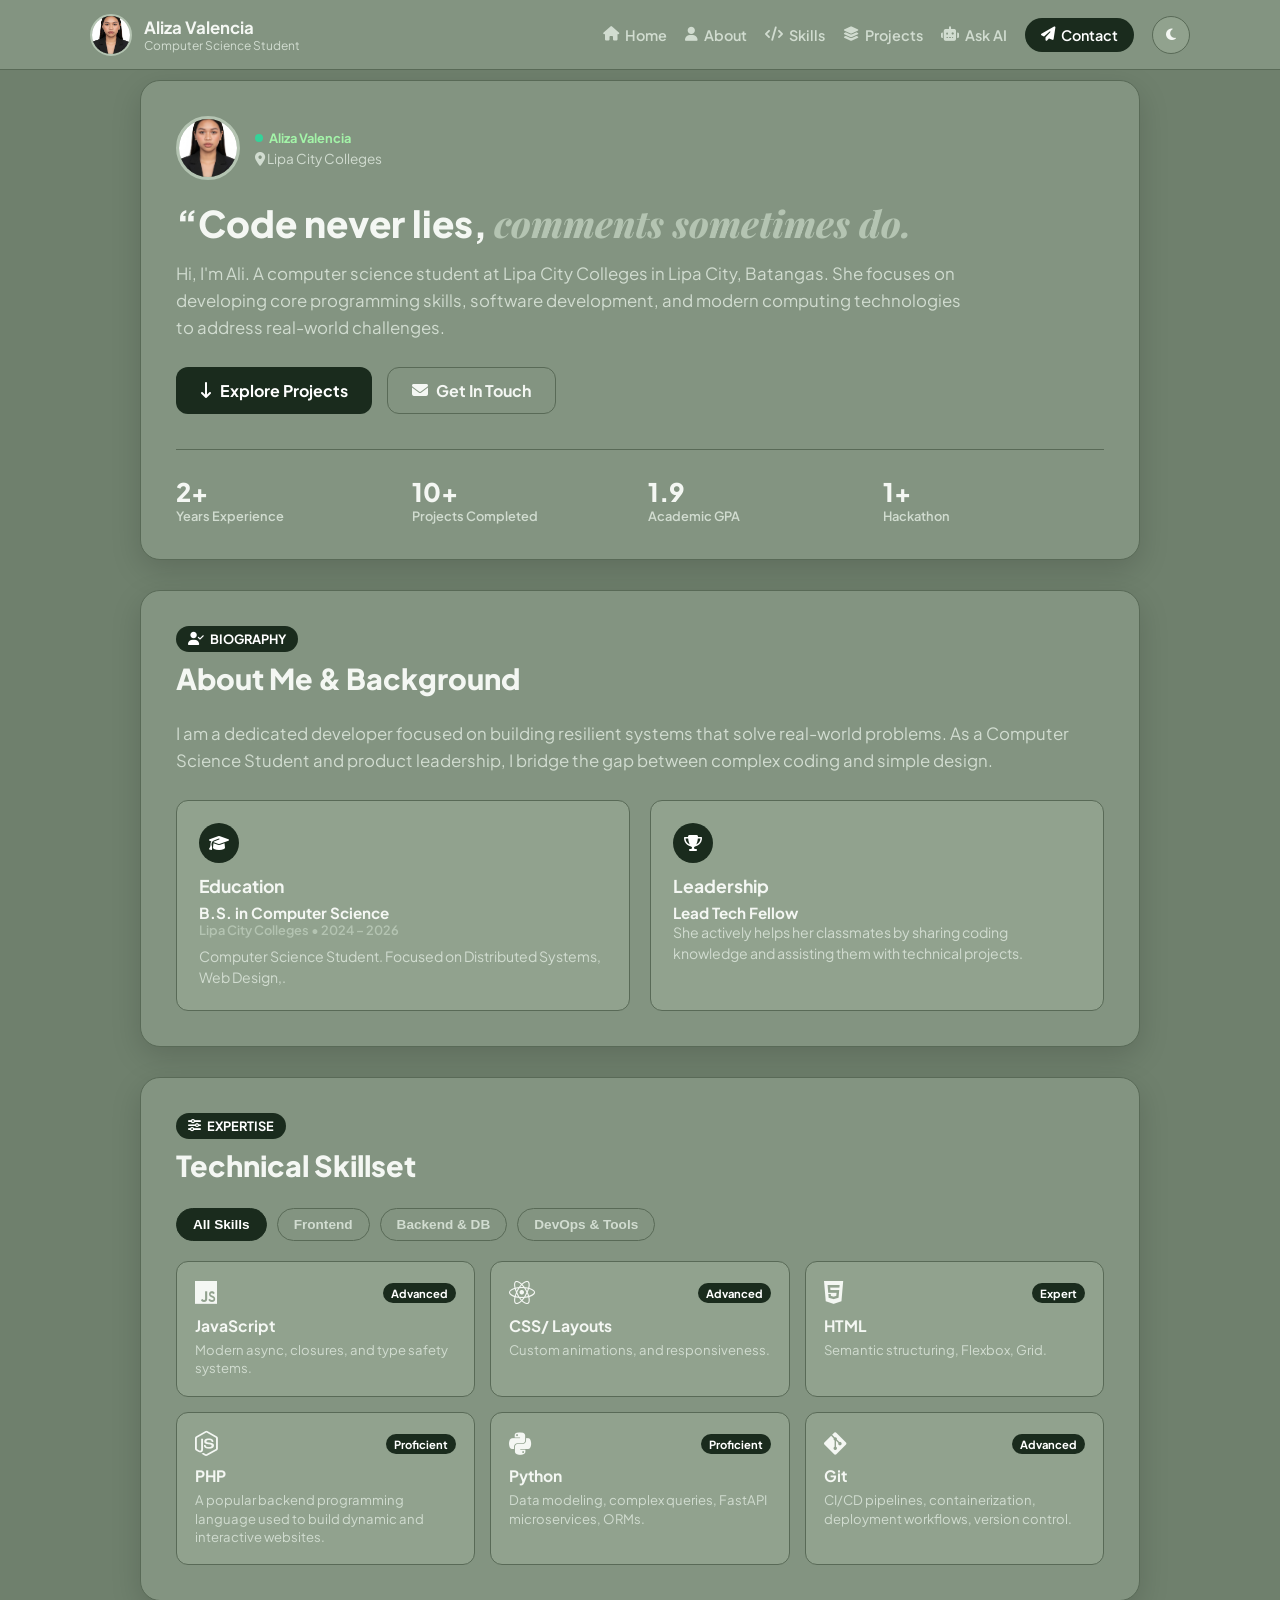
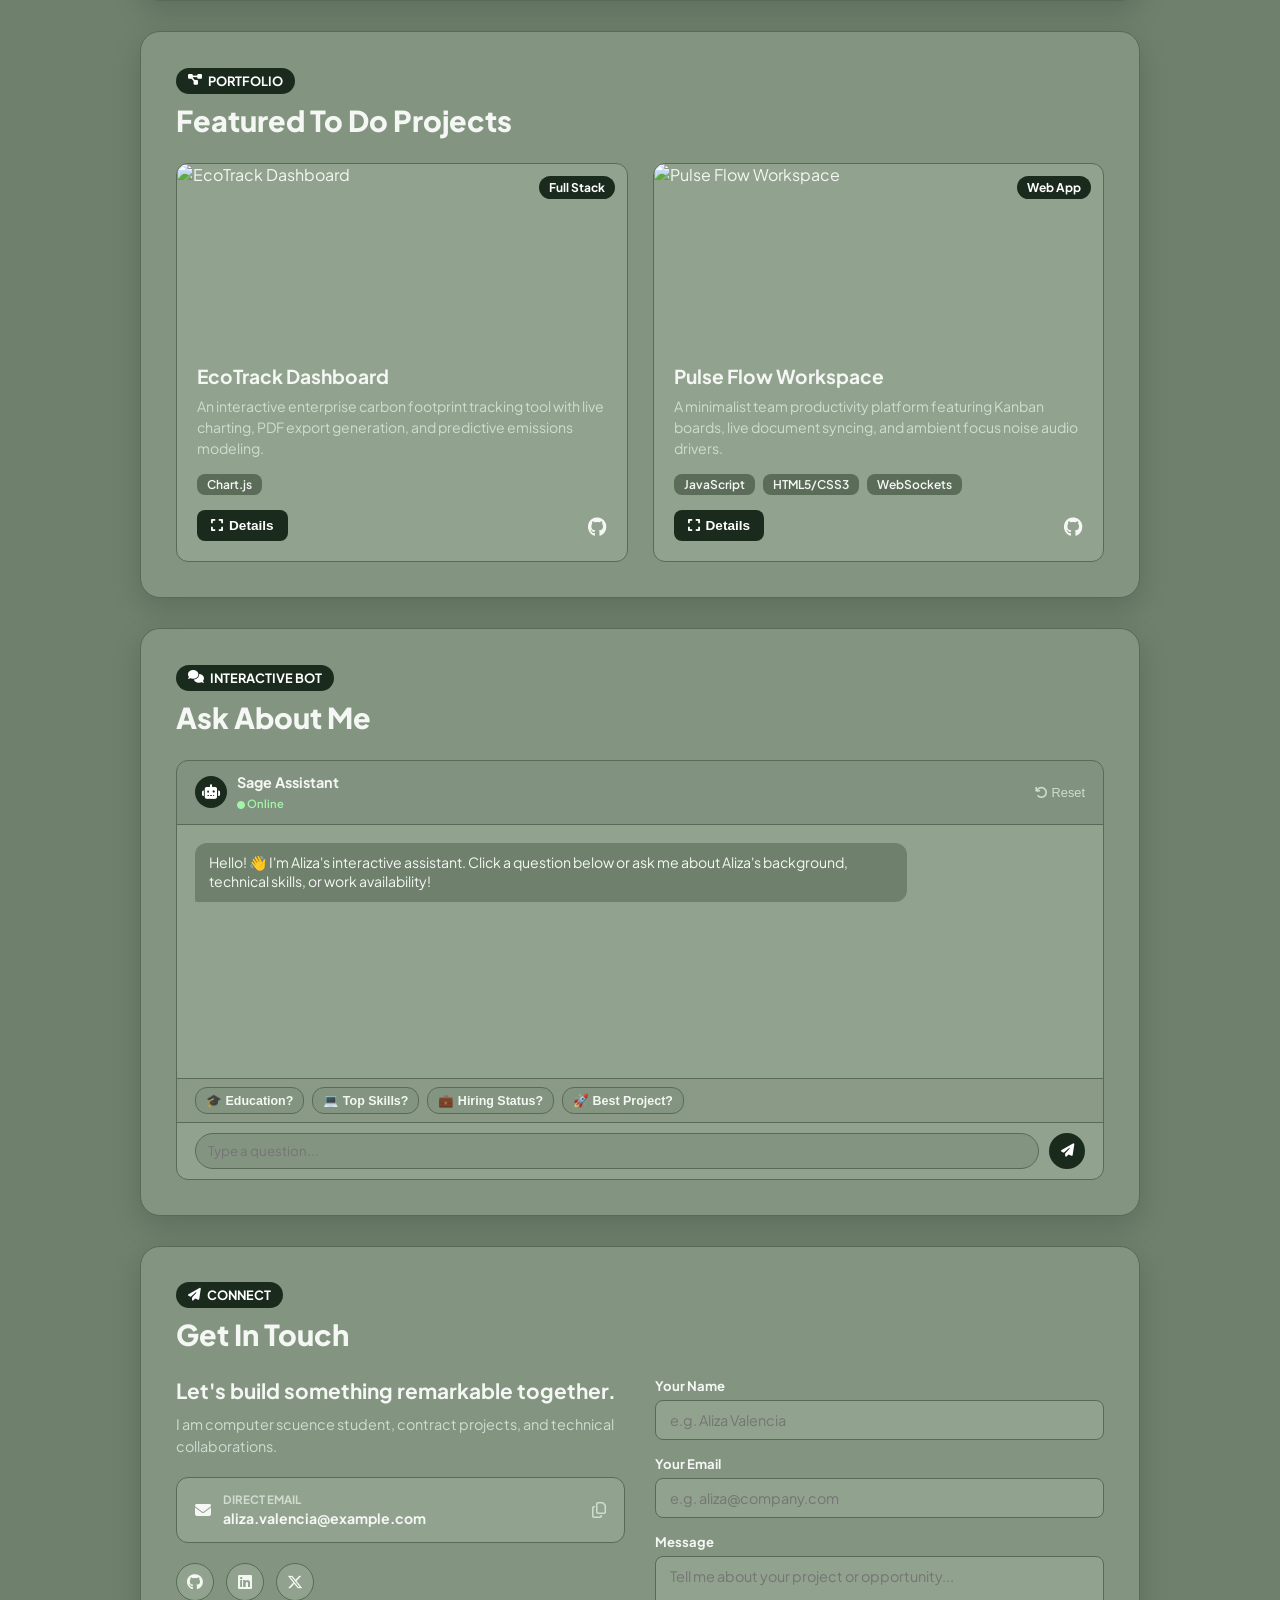
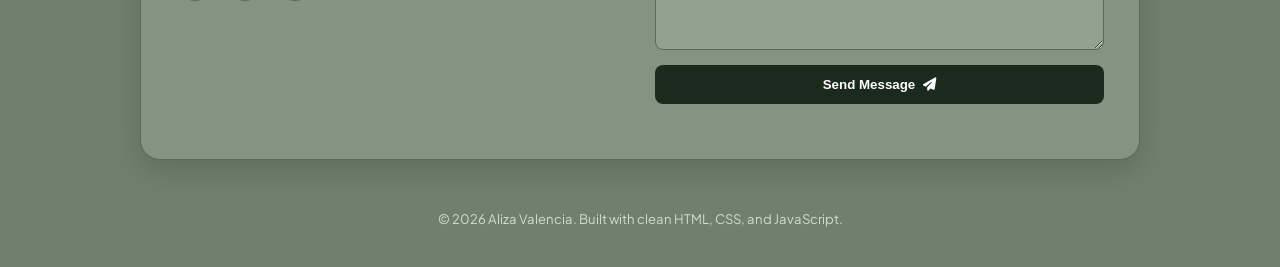
==== commit 9671db16: "Update index.html" ====
--- a/index.html
+++ b/index.html
@@ -200,7 +200,7 @@
     <section id="projects" class="content-card">
       <div class="section-header">
         <span class="section-badge"><i class="fa-solid fa-diagram-project"></i> Portfolio</span>
-        <h2 class="section-title">Featured Projects</h2>
+        <h2 class="section-title">Featured To Do Projects</h2>
       </div>
 
       <div class="projects-grid">
